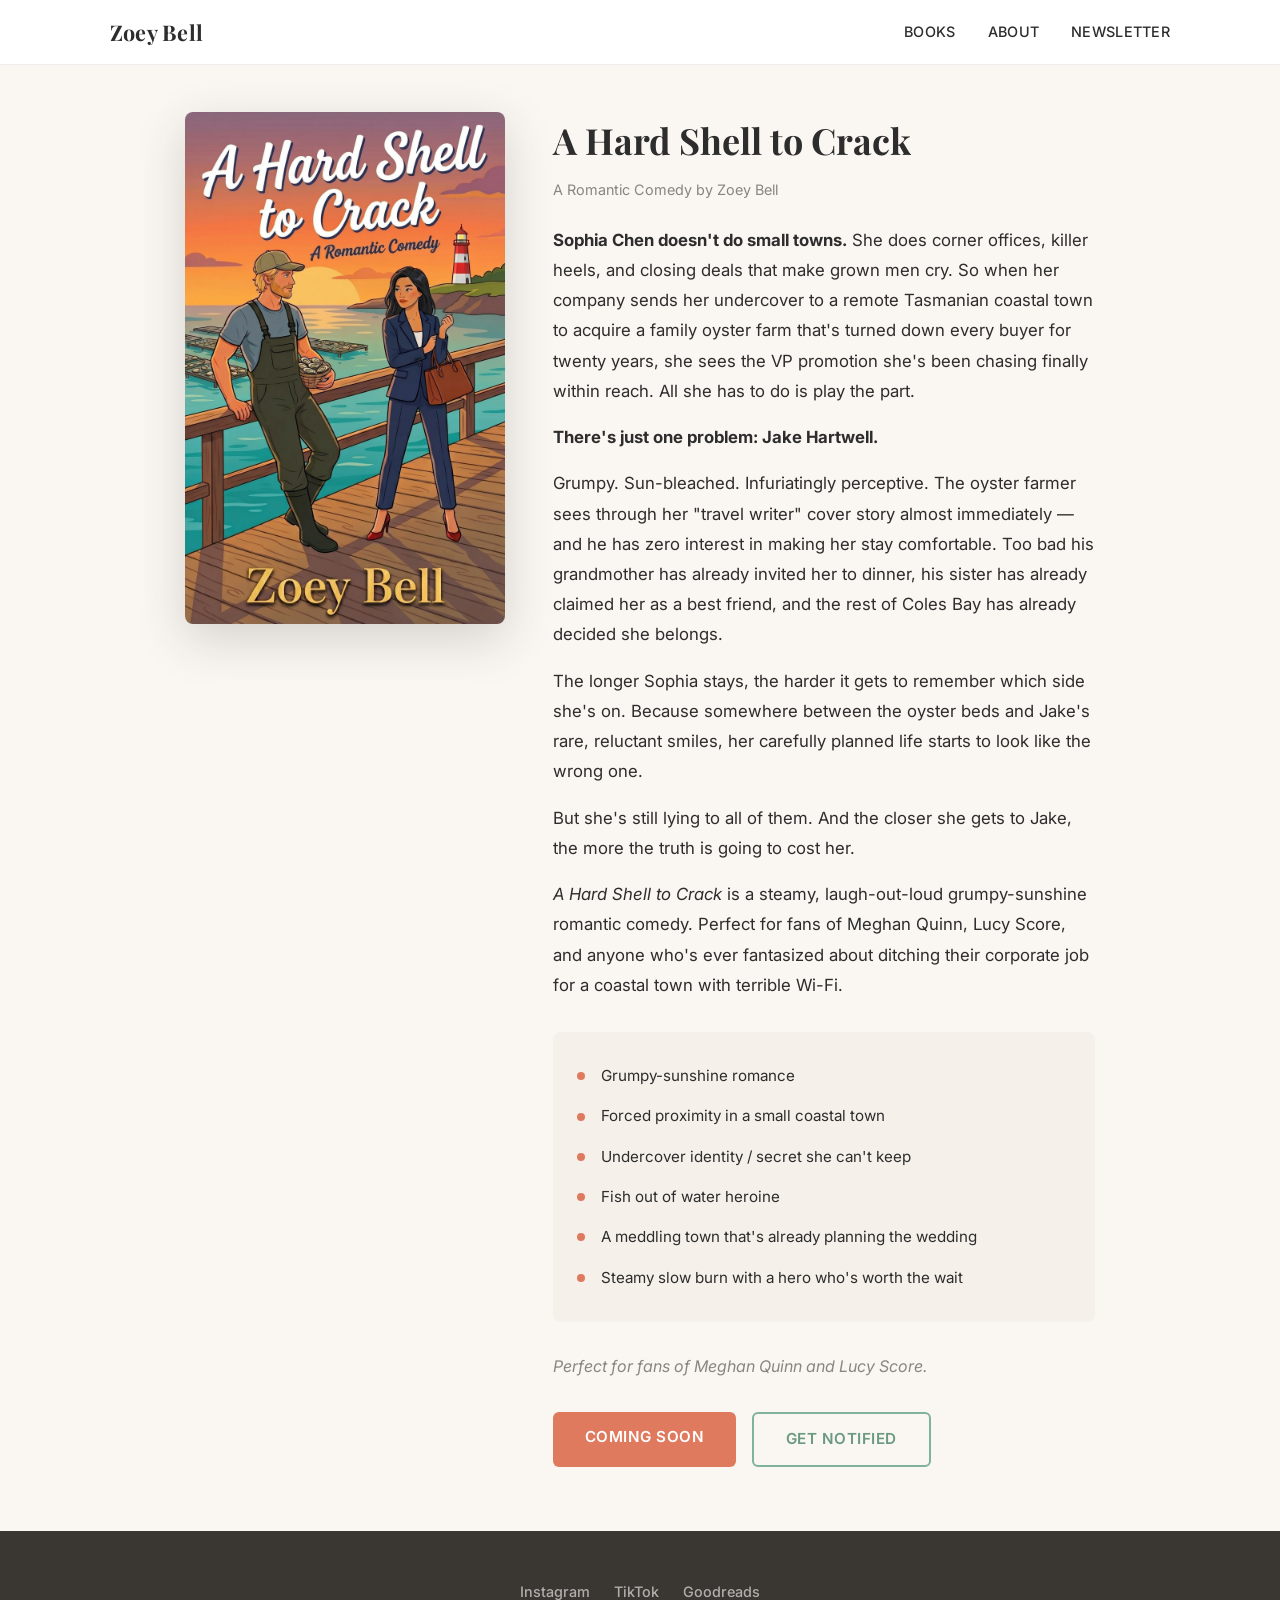
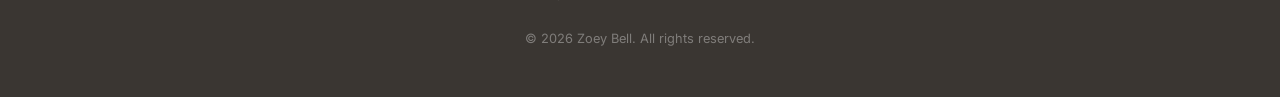
==== books/a-hard-shell-to-crack/index.html @ 7d214efe "Zoey Bell author website - A Hard Shell to Crack" ====
<!DOCTYPE html>
<html lang="en">
<head>
  <meta charset="UTF-8">
  <meta name="viewport" content="width=device-width, initial-scale=1.0">
  <title>A Hard Shell to Crack | Zoey Bell</title>
  <meta name="description" content="A sharp, funny, swoony romantic comedy about a woman who crosses an ocean to take something and discovers what she's been missing instead. By Zoey Bell.">
  <meta property="og:title" content="A Hard Shell to Crack by Zoey Bell">
  <meta property="og:description" content="A city girl with a secret. A grumpy oyster farmer who sees right through her. A steamy, laugh-out-loud romantic comedy by Zoey Bell.">
  <meta property="og:image" content="../../images/book-cover.jpg">
  <meta property="og:type" content="book">
  <link rel="preconnect" href="https://fonts.googleapis.com">
  <link rel="preconnect" href="https://fonts.gstatic.com" crossorigin>
  <link href="https://fonts.googleapis.com/css2?family=Inter:wght@400;500;600&family=Playfair+Display:ital,wght@0,700;1,400&display=swap" rel="stylesheet">
  <link rel="stylesheet" href="../../css/style.css">
</head>
<body>

  <!-- Navigation -->
  <nav class="nav">
    <div class="container nav-inner">
      <a href="../../index.html" class="nav-logo">Zoey Bell</a>
      <button class="nav-toggle" aria-label="Toggle menu">
        <span></span>
        <span></span>
        <span></span>
      </button>
      <ul class="nav-links">
        <li><a href="../../index.html#books">Books</a></li>
        <li><a href="../../index.html#about">About</a></li>
        <li><a href="../../index.html#newsletter">Newsletter</a></li>
      </ul>
    </div>
  </nav>

  <!-- Book Detail -->
  <section class="book-detail">
    <div class="container book-detail-inner">
      <div class="book-detail-cover">
        <picture>
          <source srcset="../../images/book-cover.webp" type="image/webp">
          <img src="../../images/book-cover.jpg" alt="A Hard Shell to Crack by Zoey Bell - book cover" width="320" height="512">
        </picture>
      </div>
      <div class="book-detail-info">
        <h1>A Hard Shell to Crack</h1>
        <p class="book-meta">A Romantic Comedy by Zoey Bell</p>

        <div class="book-description">
          <p><strong>Sophia Chen doesn't do small towns.</strong> She does corner offices, killer heels, and closing deals that make grown men cry. So when her company sends her undercover to a remote Tasmanian coastal town to acquire a family oyster farm that's turned down every buyer for twenty years, she sees the VP promotion she's been chasing finally within reach. All she has to do is play the part.</p>

          <p><strong>There's just one problem: Jake Hartwell.</strong></p>

          <p>Grumpy. Sun-bleached. Infuriatingly perceptive. The oyster farmer sees through her "travel writer" cover story almost immediately &mdash; and he has zero interest in making her stay comfortable. Too bad his grandmother has already invited her to dinner, his sister has already claimed her as a best friend, and the rest of Coles Bay has already decided she belongs.</p>

          <p>The longer Sophia stays, the harder it gets to remember which side she's on. Because somewhere between the oyster beds and Jake's rare, reluctant smiles, her carefully planned life starts to look like the wrong one.</p>

          <p>But she's still lying to all of them. And the closer she gets to Jake, the more the truth is going to cost her.</p>

          <p><em>A Hard Shell to Crack</em> is a steamy, laugh-out-loud grumpy-sunshine romantic comedy. Perfect for fans of Meghan Quinn, Lucy Score, and anyone who's ever fantasized about ditching their corporate job for a coastal town with terrible Wi-Fi.</p>
        </div>

        <ul class="book-detail-features">
          <li>Grumpy-sunshine romance</li>
          <li>Forced proximity in a small coastal town</li>
          <li>Undercover identity / secret she can't keep</li>
          <li>Fish out of water heroine</li>
          <li>A meddling town that's already planning the wedding</li>
          <li>Steamy slow burn with a hero who's worth the wait</li>
        </ul>

        <p class="book-comps">Perfect for fans of Meghan Quinn and Lucy Score.</p>

        <div class="buy-links">
          <a href="#" class="btn btn-primary">Coming Soon</a>
          <a href="../../index.html#newsletter" class="btn btn-outline">Get Notified</a>
        </div>
      </div>
    </div>
  </section>

  <!-- Footer -->
  <footer class="footer">
    <div class="container">
      <ul class="footer-socials">
        <li><a href="#" aria-label="Instagram">Instagram</a></li>
        <li><a href="#" aria-label="TikTok">TikTok</a></li>
        <li><a href="#" aria-label="Goodreads">Goodreads</a></li>
      </ul>
      <p class="footer-copy">&copy; 2026 Zoey Bell. All rights reserved.</p>
    </div>
  </footer>

  <script src="../../js/main.js"></script>
</body>
</html>
---- css/style.css ----
:root {
  --coral: #E07A5F;
  --coral-hover: #c96a51;
  --sage: #81B29A;
  --sage-dark: #6a9a82;
  --linen: #FAF6F1;
  --charcoal: #2D2D2D;
  --gold: #F2CC8F;
  --gold-dark: #d4b37a;
  --white: #ffffff;
  --gray-light: #f5f0ea;
  --gray-mid: #8a8580;
  --font-heading: 'Playfair Display', Georgia, serif;
  --font-body: 'Inter', -apple-system, BlinkMacSystemFont, sans-serif;
}

*,
*::before,
*::after {
  margin: 0;
  padding: 0;
  box-sizing: border-box;
}

html {
  scroll-behavior: smooth;
  font-size: 16px;
}

body {
  font-family: var(--font-body);
  color: var(--charcoal);
  background: var(--linen);
  line-height: 1.6;
  -webkit-font-smoothing: antialiased;
}

img {
  max-width: 100%;
  height: auto;
  display: block;
}

a {
  color: var(--sage-dark);
  text-decoration: none;
  transition: color 0.2s;
}

a:hover {
  color: var(--coral);
}

.container {
  width: 100%;
  max-width: 1100px;
  margin: 0 auto;
  padding: 0 1.25rem;
}

/* ---- NAV ---- */

.nav {
  position: fixed;
  top: 0;
  left: 0;
  right: 0;
  z-index: 100;
  background: var(--white);
  border-bottom: 1px solid rgba(45, 45, 45, 0.08);
  transition: box-shadow 0.3s;
}

.nav.scrolled {
  box-shadow: 0 2px 20px rgba(45, 45, 45, 0.08);
}

.nav-inner {
  display: flex;
  align-items: center;
  justify-content: space-between;
  height: 64px;
}

.nav-logo {
  font-family: var(--font-heading);
  font-size: 1.35rem;
  font-weight: 700;
  color: var(--charcoal);
  letter-spacing: 0.01em;
}

.nav-logo:hover {
  color: var(--coral);
}

.nav-links {
  display: flex;
  gap: 2rem;
  list-style: none;
  align-items: center;
}

.nav-links a {
  color: var(--charcoal);
  font-size: 0.9rem;
  font-weight: 500;
  letter-spacing: 0.02em;
  text-transform: uppercase;
  position: relative;
  padding: 0.25rem 0;
}

.nav-links a::after {
  content: '';
  position: absolute;
  bottom: -2px;
  left: 0;
  width: 0;
  height: 2px;
  background: var(--coral);
  transition: width 0.25s;
}

.nav-links a:hover::after {
  width: 100%;
}

.nav-toggle {
  display: none;
  background: none;
  border: none;
  cursor: pointer;
  padding: 0.5rem;
}

.nav-toggle span {
  display: block;
  width: 22px;
  height: 2px;
  background: var(--charcoal);
  margin: 5px 0;
  transition: transform 0.3s, opacity 0.3s;
}

.nav-toggle.active span:nth-child(1) {
  transform: rotate(45deg) translate(5px, 5px);
}

.nav-toggle.active span:nth-child(2) {
  opacity: 0;
}

.nav-toggle.active span:nth-child(3) {
  transform: rotate(-45deg) translate(5px, -5px);
}

/* ---- HERO ---- */

.hero {
  padding: 7rem 0 4rem;
  background: linear-gradient(180deg, var(--white) 0%, var(--linen) 100%);
  min-height: 85vh;
  display: flex;
  align-items: center;
}

.hero-inner {
  display: grid;
  grid-template-columns: 1fr 1fr;
  gap: 3rem;
  align-items: center;
}

.hero-cover {
  display: flex;
  justify-content: center;
}

.hero-cover img {
  width: 100%;
  max-width: 360px;
  border-radius: 8px;
  box-shadow: 0 20px 60px rgba(45, 45, 45, 0.2), 0 8px 20px rgba(45, 45, 45, 0.1);
}

.hero-text {
  max-width: 480px;
}

.hero-subtitle {
  font-family: var(--font-body);
  font-size: 0.85rem;
  font-weight: 600;
  text-transform: uppercase;
  letter-spacing: 0.15em;
  color: var(--coral);
  margin-bottom: 0.75rem;
}

.hero-title {
  font-family: var(--font-heading);
  font-size: 2.75rem;
  font-weight: 700;
  line-height: 1.15;
  color: var(--charcoal);
  margin-bottom: 1rem;
}

.hero-tagline {
  font-family: var(--font-body);
  font-size: 1.1rem;
  font-weight: 500;
  color: #4a4540;
  margin-bottom: 1.5rem;
  line-height: 1.7;
}

.hero-blurb {
  font-size: 1.05rem;
  color: var(--charcoal);
  opacity: 0.85;
  margin-bottom: 2rem;
  line-height: 1.7;
}

.btn {
  display: inline-block;
  padding: 0.85rem 2rem;
  border-radius: 6px;
  font-size: 0.95rem;
  font-weight: 600;
  letter-spacing: 0.03em;
  text-transform: uppercase;
  transition: background 0.2s, transform 0.15s;
  cursor: pointer;
  border: none;
}

.btn:hover {
  transform: translateY(-1px);
}

.btn-primary {
  background: var(--coral);
  color: var(--white);
}

.btn-primary:hover {
  background: var(--coral-hover);
  color: var(--white);
}

.btn-outline {
  background: transparent;
  color: var(--sage-dark);
  border: 2px solid var(--sage);
}

.btn-outline:hover {
  background: var(--sage);
  color: var(--white);
}

.hero-buttons {
  display: flex;
  gap: 1rem;
  flex-wrap: wrap;
}

/* ---- SECTIONS ---- */

section {
  padding: 5rem 0;
}

.section-heading {
  font-family: var(--font-heading);
  font-size: 2rem;
  font-weight: 700;
  text-align: center;
  margin-bottom: 0.5rem;
  color: var(--charcoal);
}

.section-rule {
  width: 60px;
  height: 3px;
  background: var(--coral);
  margin: 0 auto 2.5rem;
  border: none;
}

/* ---- ABOUT THE BOOK ---- */

.about-book {
  background: var(--white);
}

.about-book-inner {
  max-width: 700px;
  margin: 0 auto;
  text-align: center;
}

.about-book-inner p {
  text-align: justify;
}

.about-book-inner p {
  font-size: 1.1rem;
  line-height: 1.8;
  margin-bottom: 2rem;
  color: var(--charcoal);
  opacity: 0.9;
}

.features {
  list-style: none;
  text-align: left;
  max-width: 520px;
  margin: 0 auto;
}

.features li {
  padding: 0.6rem 0;
  padding-left: 1.5rem;
  position: relative;
  font-size: 0.95rem;
  color: var(--charcoal);
  opacity: 0.85;
}

.features li::before {
  content: '';
  position: absolute;
  left: 0;
  top: 50%;
  transform: translateY(-50%);
  width: 8px;
  height: 8px;
  background: var(--coral);
  border-radius: 50%;
}

.about-book .btn {
  margin-top: 1rem;
}

/* ---- ABOUT THE AUTHOR ---- */

.about-author {
  background: var(--linen);
}

.about-author-inner {
  display: grid;
  grid-template-columns: 200px 1fr;
  gap: 3rem;
  align-items: center;
  max-width: 750px;
  margin: 0 auto;
}

.author-photo {
  width: 200px;
  height: 200px;
  border-radius: 50%;
  object-fit: cover;
  border: 4px solid var(--white);
  box-shadow: 0 4px 20px rgba(45, 45, 45, 0.1);
  background: var(--coral);
  display: flex;
  align-items: center;
  justify-content: center;
  color: var(--white);
  font-family: var(--font-heading);
  font-size: 3.5rem;
  font-weight: 700;
  letter-spacing: 0.05em;
}

.about-author-text p {
  font-size: 1.05rem;
  line-height: 1.8;
  margin-bottom: 1rem;
  color: var(--charcoal);
  opacity: 0.9;
}

/* ---- NEWSLETTER ---- */

.newsletter {
  background: var(--charcoal);
  color: var(--white);
  text-align: center;
}

.newsletter .section-heading {
  color: var(--white);
}

.newsletter .section-rule {
  background: var(--coral);
}

.newsletter-text {
  font-size: 1.05rem;
  opacity: 0.9;
  max-width: 500px;
  margin: 0 auto 2rem;
  line-height: 1.7;
}

.newsletter-form {
  max-width: 440px;
  margin: 0 auto;
  display: flex;
  gap: 0.75rem;
}

.newsletter-form input[type="email"] {
  flex: 1;
  padding: 0.85rem 1.2rem;
  border: 2px solid rgba(255, 255, 255, 0.3);
  border-radius: 6px;
  background: rgba(255, 255, 255, 0.1);
  color: var(--white);
  font-size: 0.95rem;
  font-family: var(--font-body);
  outline: none;
  transition: border-color 0.2s;
}

.newsletter-form input[type="email"]::placeholder {
  color: rgba(255, 255, 255, 0.6);
}

.newsletter-form input[type="email"]:focus {
  border-color: var(--gold);
}

.newsletter-form .btn {
  background: var(--coral);
  color: var(--white);
  white-space: nowrap;
}

.newsletter-form .btn:hover {
  background: var(--coral-hover);
}

.newsletter-note {
  font-size: 0.8rem;
  opacity: 0.6;
  margin-top: 1rem;
}

/* ---- FOOTER ---- */

.footer {
  background: #3a3632;
  color: rgba(255, 255, 255, 0.7);
  padding: 3rem 0;
  text-align: center;
}

.footer-socials {
  display: flex;
  gap: 1.5rem;
  justify-content: center;
  margin-bottom: 1.5rem;
  list-style: none;
}

.footer-socials a {
  color: rgba(255, 255, 255, 0.6);
  font-size: 0.9rem;
  font-weight: 500;
  transition: color 0.2s;
}

.footer-socials a:hover {
  color: var(--coral);
}

.footer-socials svg {
  width: 24px;
  height: 24px;
  fill: currentColor;
}

.footer-copy {
  font-size: 0.8rem;
  opacity: 0.5;
}

/* ---- BOOK DETAIL PAGE ---- */

.book-detail {
  padding: 7rem 0 4rem;
}

.book-detail-inner {
  display: grid;
  grid-template-columns: 320px 1fr;
  gap: 3rem;
  align-items: start;
  max-width: 950px;
  margin: 0 auto;
}

.book-detail-cover img {
  width: 100%;
  border-radius: 8px;
  box-shadow: 0 15px 50px rgba(45, 45, 45, 0.18);
}

.book-detail-info {
  text-align: left;
}

.book-detail-info h1 {
  font-family: var(--font-heading);
  font-size: 2.25rem;
  margin-bottom: 0.5rem;
}

.book-detail-info .book-meta {
  font-size: 0.9rem;
  color: var(--gray-mid);
  margin-bottom: 1.5rem;
}

.book-detail-info .book-description {
  font-size: 1.05rem;
  line-height: 1.8;
  margin-bottom: 2rem;
}

.book-detail-info .book-description p {
  margin-bottom: 1rem;
}

.book-detail-features {
  list-style: none;
  margin: 2rem 0;
  padding: 1.5rem;
  background: var(--gray-light);
  border-radius: 8px;
}

.book-detail-features li {
  padding: 0.5rem 0 0.5rem 1.5rem;
  position: relative;
  font-size: 0.95rem;
}

.book-detail-features li::before {
  content: '';
  position: absolute;
  left: 0;
  top: 50%;
  transform: translateY(-50%);
  width: 8px;
  height: 8px;
  background: var(--coral);
  border-radius: 50%;
}

.book-comps {
  font-style: italic;
  color: var(--gray-mid);
  margin-top: 1.5rem;
  font-size: 1rem;
}

.buy-links {
  display: flex;
  gap: 1rem;
  margin-top: 2rem;
  flex-wrap: wrap;
}

/* ---- MOBILE ---- */

@media (max-width: 768px) {
  .nav-toggle {
    display: block;
  }

  .nav-links {
    display: none;
    position: absolute;
    top: 64px;
    left: 0;
    right: 0;
    background: var(--white);
    flex-direction: column;
    padding: 1.5rem;
    gap: 0;
    border-bottom: 1px solid rgba(45, 45, 45, 0.08);
    box-shadow: 0 10px 30px rgba(45, 45, 45, 0.08);
  }

  .nav-links.open {
    display: flex;
  }

  .nav-links li {
    border-bottom: 1px solid rgba(45, 45, 45, 0.05);
  }

  .nav-links li:last-child {
    border-bottom: none;
  }

  .nav-links a {
    display: block;
    padding: 0.85rem 0;
    font-size: 1rem;
  }

  .hero {
    padding: 6rem 0 3rem;
    min-height: auto;
  }

  .hero-inner {
    grid-template-columns: 1fr;
    text-align: center;
  }

  .hero-cover {
    order: -1;
  }

  .hero-cover img {
    max-width: 260px;
  }

  .hero-title {
    font-size: 2rem;
  }

  .hero-tagline {
    font-size: 1.05rem;
  }

  .hero-buttons {
    justify-content: center;
  }

  section {
    padding: 3.5rem 0;
  }

  .section-heading {
    font-size: 1.6rem;
  }

  .about-author-inner {
    grid-template-columns: 1fr;
    text-align: center;
  }

  .author-photo {
    margin: 0 auto;
    width: 160px;
    height: 160px;
  }

  .newsletter-form {
    flex-direction: column;
  }

  .book-detail-inner {
    grid-template-columns: 1fr;
  }

  .book-detail-cover {
    display: flex;
    justify-content: center;
  }

  .book-detail-cover img {
    max-width: 280px;
  }

  .book-detail-info h1 {
    font-size: 1.75rem;
  }

  .buy-links {
    justify-content: center;
  }
}

@media (max-width: 480px) {
  html {
    font-size: 15px;
  }

  .hero-cover img {
    max-width: 220px;
  }

  .hero-title {
    font-size: 1.75rem;
  }
}
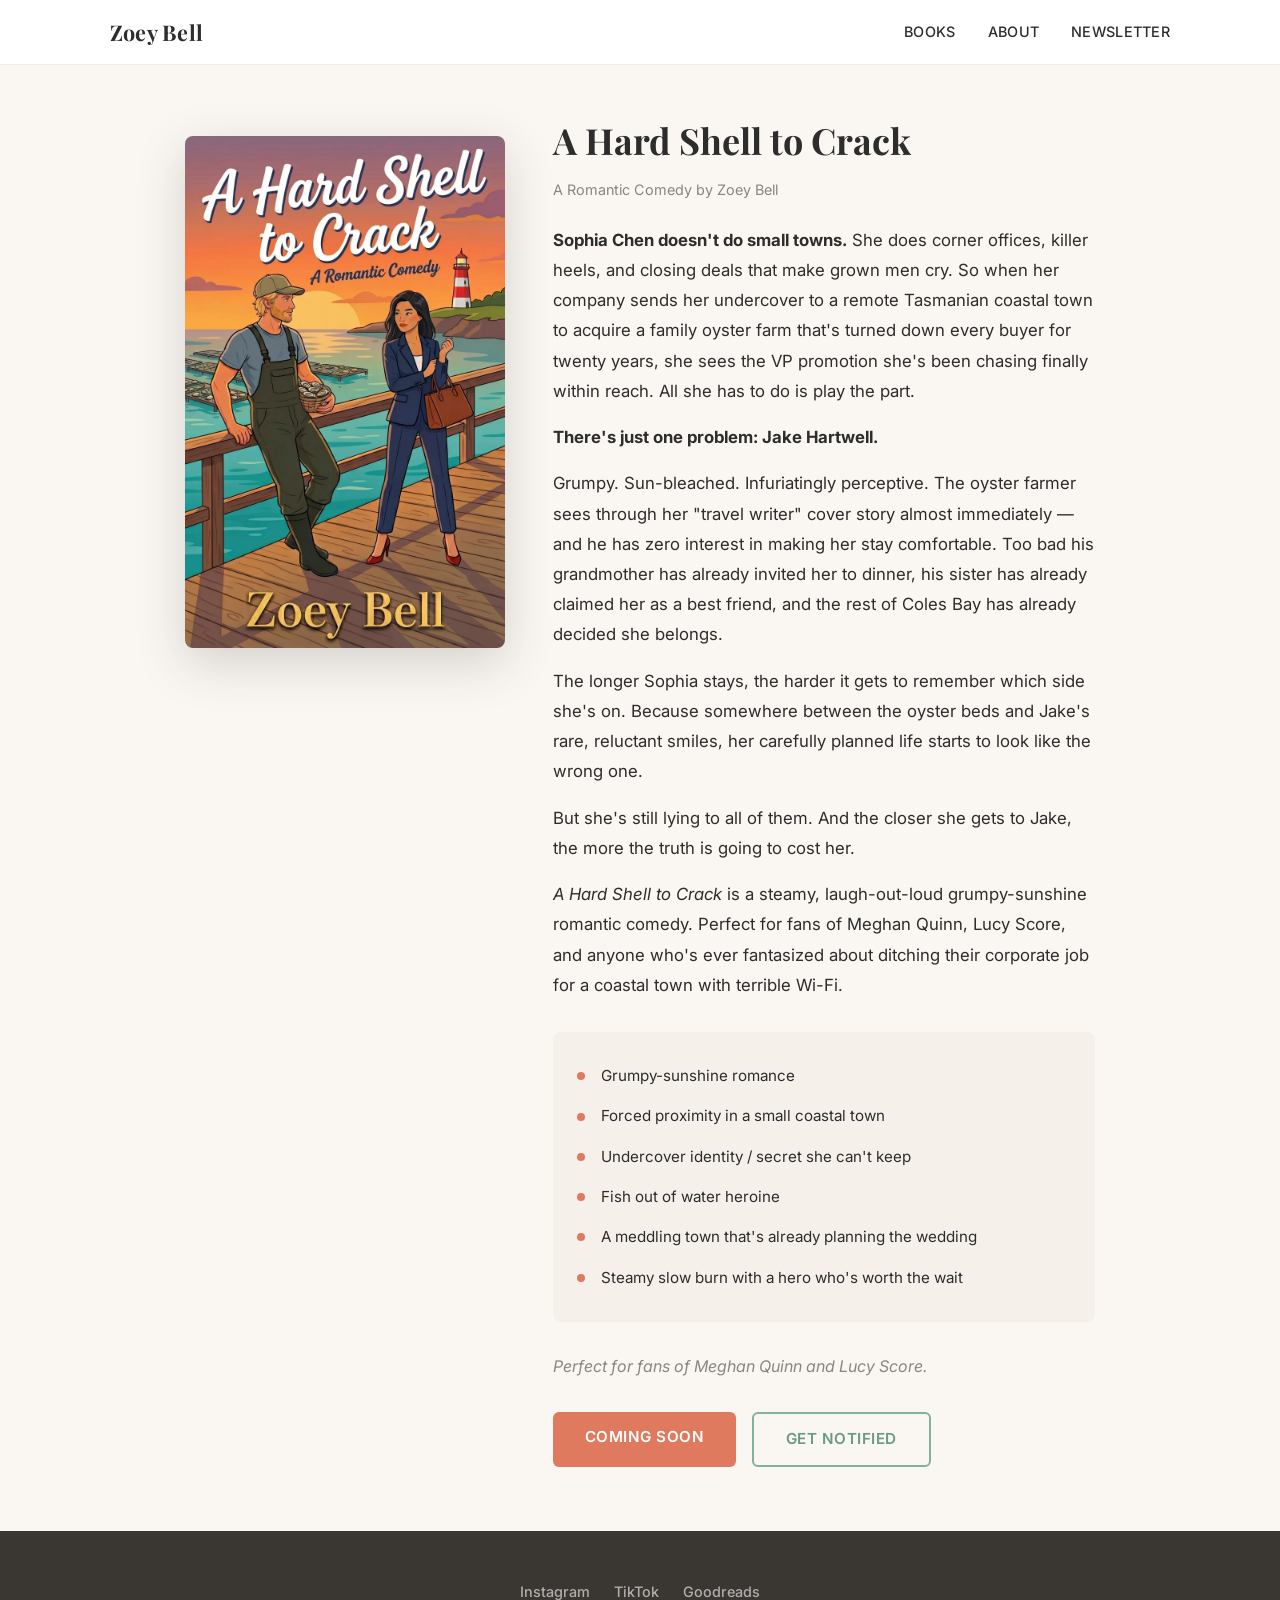
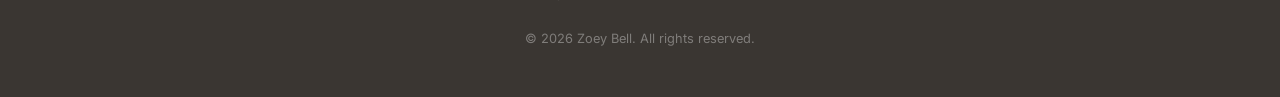
==== commit 6de98938: "Clean all index.html from nav links on book page" ====
--- a/books/a-hard-shell-to-crack/index.html
+++ b/books/a-hard-shell-to-crack/index.html
@@ -4,11 +4,17 @@
   <meta charset="UTF-8">
   <meta name="viewport" content="width=device-width, initial-scale=1.0">
   <title>A Hard Shell to Crack | Zoey Bell</title>
-  <meta name="description" content="A sharp, funny, swoony romantic comedy about a woman who crosses an ocean to take something and discovers what she's been missing instead. By Zoey Bell.">
+  <meta name="description" content="A Hard Shell to Crack — a steamy, laugh-out-loud grumpy-sunshine romantic comedy set on the Tasmanian coast. By Zoey Bell.">
   <meta property="og:title" content="A Hard Shell to Crack by Zoey Bell">
   <meta property="og:description" content="A city girl with a secret. A grumpy oyster farmer who sees right through her. A steamy, laugh-out-loud romantic comedy by Zoey Bell.">
-  <meta property="og:image" content="../../images/book-cover.jpg">
+  <meta property="og:image" content="https://booksbyzoey.com/images/book-cover.jpg">
+  <meta property="og:url" content="https://booksbyzoey.com/books/a-hard-shell-to-crack/">
   <meta property="og:type" content="book">
+  <meta property="og:site_name" content="Zoey Bell">
+  <meta name="twitter:card" content="summary_large_image">
+  <meta name="twitter:title" content="A Hard Shell to Crack by Zoey Bell">
+  <meta name="twitter:description" content="A city girl with a secret. A grumpy oyster farmer who sees right through her. A steamy, laugh-out-loud romantic comedy.">
+  <meta name="twitter:image" content="https://booksbyzoey.com/images/book-cover.jpg">
   <link rel="preconnect" href="https://fonts.googleapis.com">
   <link rel="preconnect" href="https://fonts.gstatic.com" crossorigin>
   <link href="https://fonts.googleapis.com/css2?family=Inter:wght@400;500;600&family=Playfair+Display:ital,wght@0,700;1,400&display=swap" rel="stylesheet">
@@ -19,16 +25,16 @@
   <!-- Navigation -->
   <nav class="nav">
     <div class="container nav-inner">
-      <a href="../../index.html" class="nav-logo">Zoey Bell</a>
+      <a href="/" class="nav-logo">Zoey Bell</a>
       <button class="nav-toggle" aria-label="Toggle menu">
         <span></span>
         <span></span>
         <span></span>
       </button>
       <ul class="nav-links">
-        <li><a href="../../index.html#books">Books</a></li>
-        <li><a href="../../index.html#about">About</a></li>
-        <li><a href="../../index.html#newsletter">Newsletter</a></li>
+        <li><a href="/#books">Books</a></li>
+        <li><a href="/#about">About</a></li>
+        <li><a href="/#newsletter">Newsletter</a></li>
       </ul>
     </div>
   </nav>
@@ -73,7 +79,7 @@
 
         <div class="buy-links">
           <a href="#" class="btn btn-primary">Coming Soon</a>
-          <a href="../../index.html#newsletter" class="btn btn-outline">Get Notified</a>
+          <a href="/#newsletter" class="btn btn-outline">Get Notified</a>
         </div>
       </div>
     </div>
--- a/css/style.css
+++ b/css/style.css
@@ -510,6 +510,12 @@
   margin: 0 auto;
 }
 
+.book-detail-cover {
+  position: sticky;
+  top: 84px;
+  padding-top: 1.5rem;
+}
+
 .book-detail-cover img {
   width: 100%;
   border-radius: 8px;
@@ -681,6 +687,8 @@
   .book-detail-cover {
     display: flex;
     justify-content: center;
+    position: static;
+    padding-top: 0;
   }
 
   .book-detail-cover img {
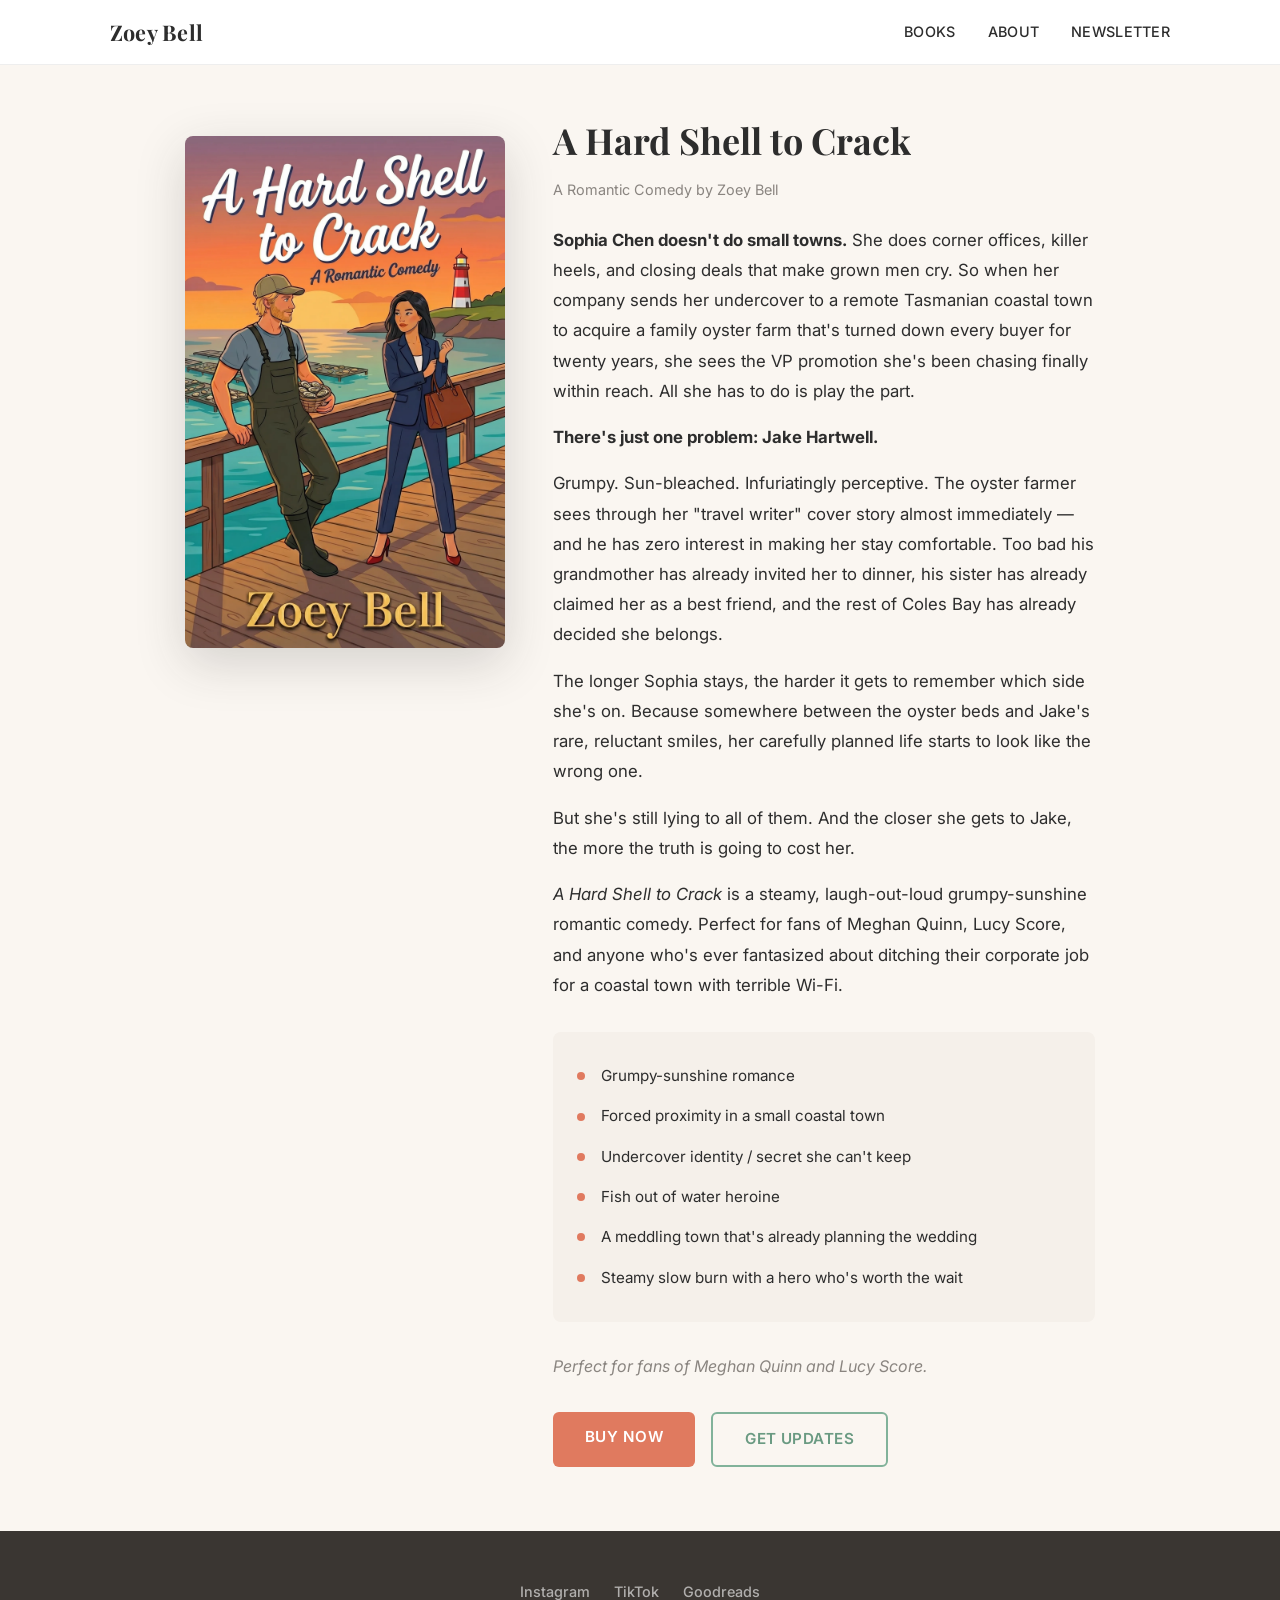
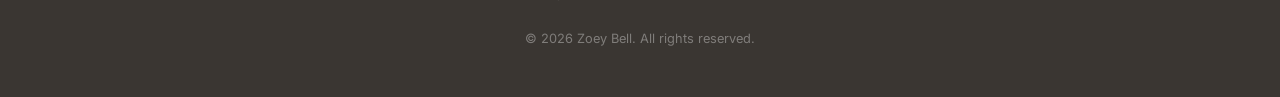
==== commit ca136ab5: "Add Buy Now buttons linking to Amazon listing Replace Coming Soon / Learn More primary buttons with " ====
--- a/books/a-hard-shell-to-crack/index.html
+++ b/books/a-hard-shell-to-crack/index.html
@@ -78,8 +78,8 @@
         <p class="book-comps">Perfect for fans of Meghan Quinn and Lucy Score.</p>
 
         <div class="buy-links">
-          <a href="#" class="btn btn-primary">Coming Soon</a>
-          <a href="/#newsletter" class="btn btn-outline">Get Notified</a>
+          <a href="https://www.amazon.com/dp/B0H6F1C6MC" class="btn btn-primary">Buy Now</a>
+          <a href="/#newsletter" class="btn btn-outline">Get Updates</a>
         </div>
       </div>
     </div>
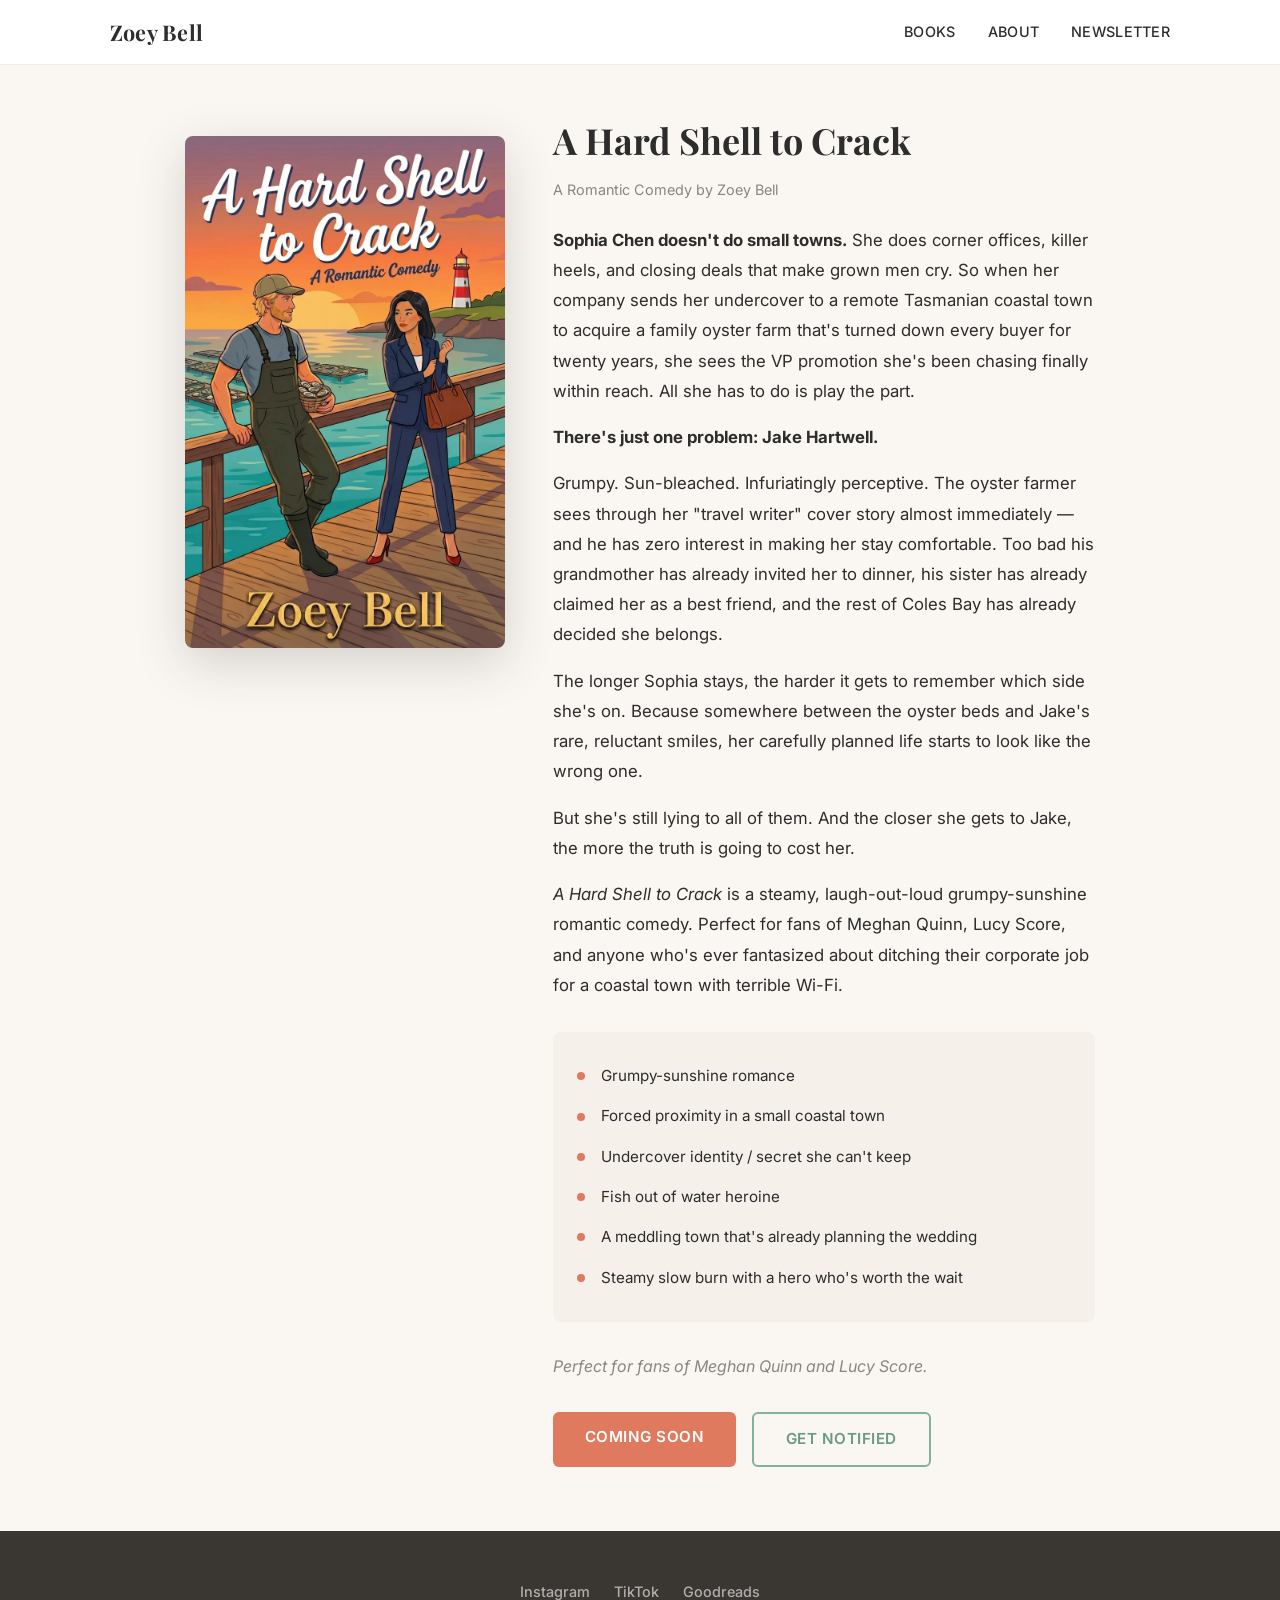
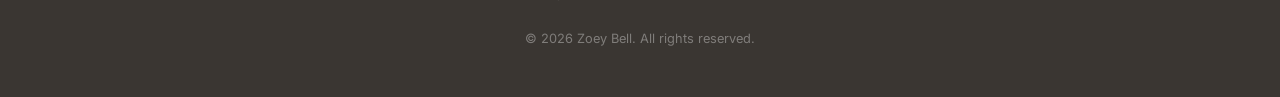
==== commit 92cb6bf4: "Restore hero and book detail buttons, keep Buy Now in #books only Hero: Learn More + Get Updates Abo" ====
--- a/books/a-hard-shell-to-crack/index.html
+++ b/books/a-hard-shell-to-crack/index.html
@@ -78,8 +78,8 @@
         <p class="book-comps">Perfect for fans of Meghan Quinn and Lucy Score.</p>
 
         <div class="buy-links">
-          <a href="https://www.amazon.com/dp/B0H6F1C6MC" class="btn btn-primary">Buy Now</a>
-          <a href="/#newsletter" class="btn btn-outline">Get Updates</a>
+          <a href="#" class="btn btn-primary">Coming Soon</a>
+          <a href="/#newsletter" class="btn btn-outline">Get Notified</a>
         </div>
       </div>
     </div>
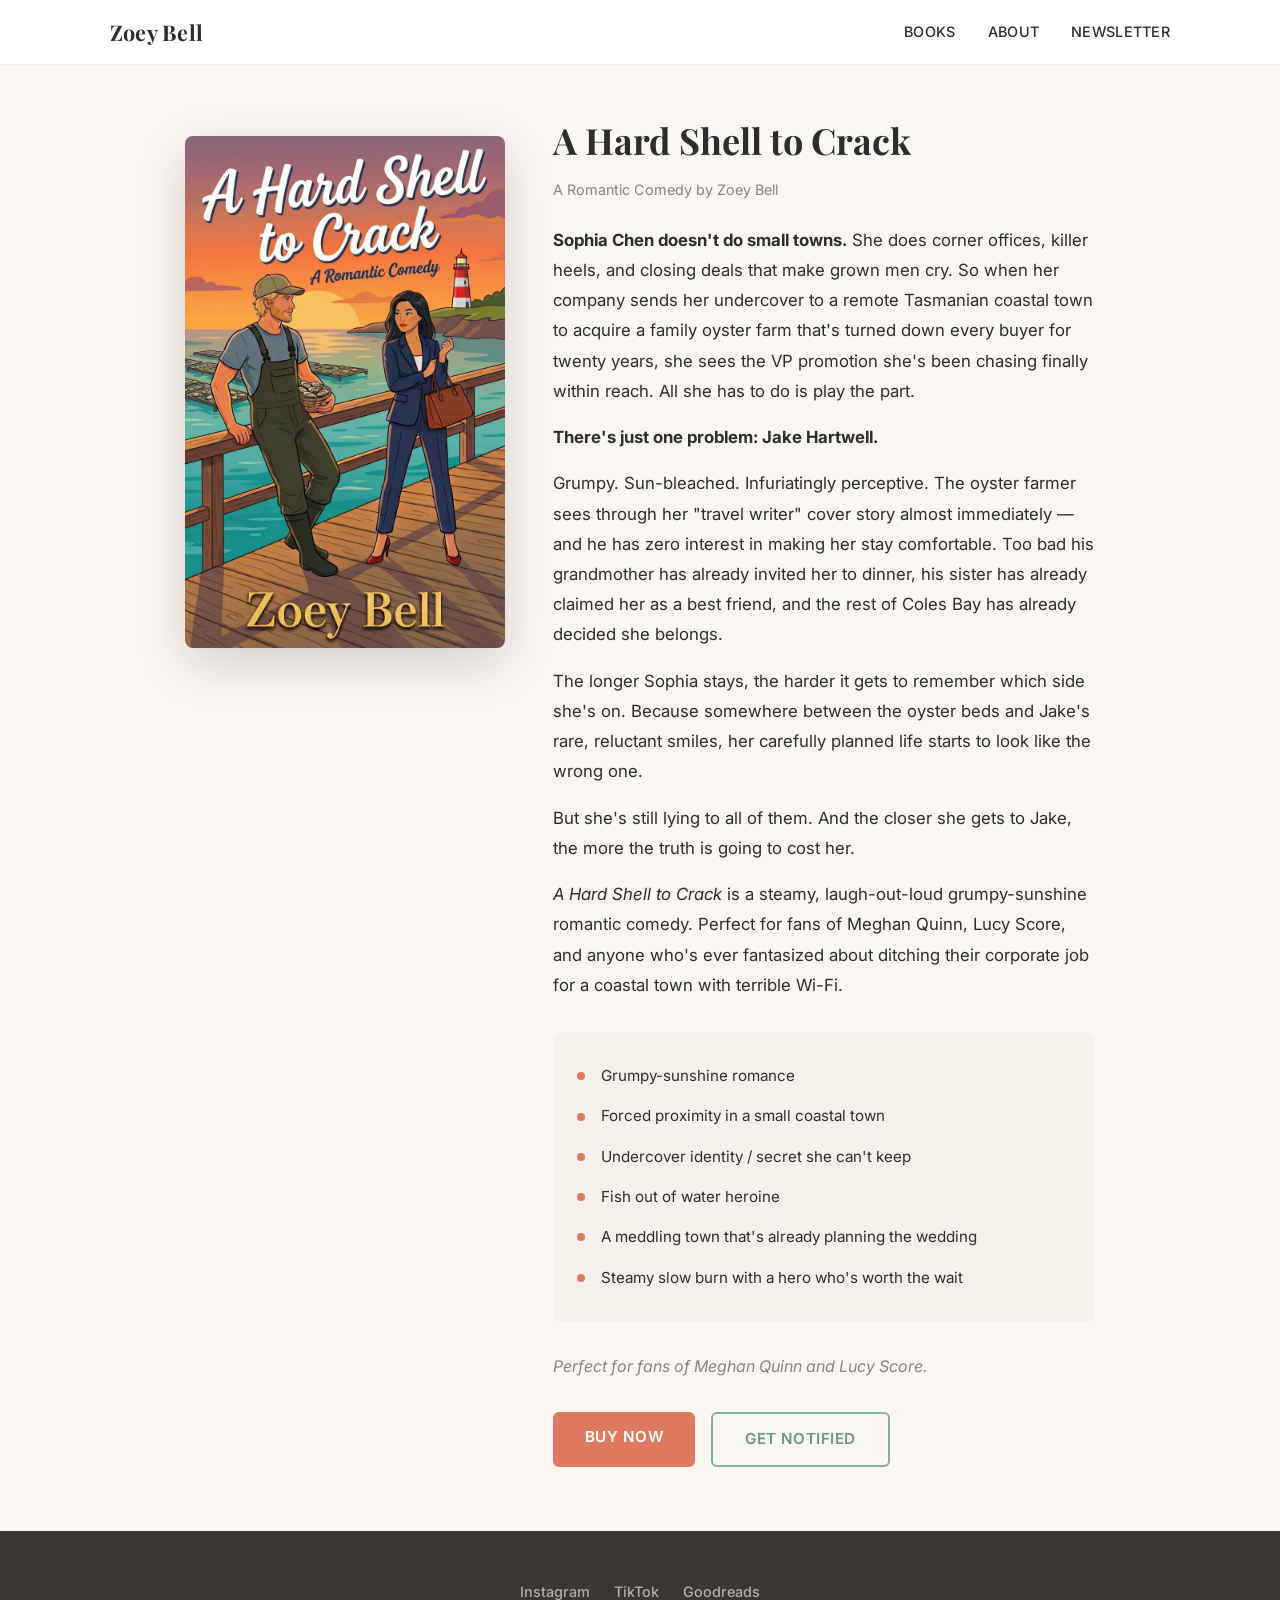
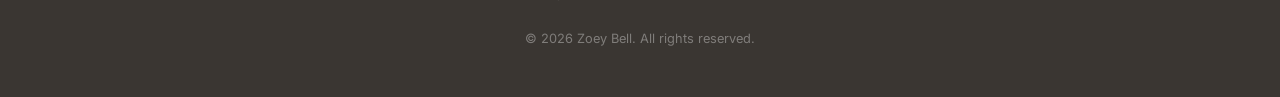
==== commit be986e7b: "Change Coming Soon to Buy Now on book detail page Co-Authored-By: Claude Opus 4.6 <noreply@anthropic" ====
--- a/books/a-hard-shell-to-crack/index.html
+++ b/books/a-hard-shell-to-crack/index.html
@@ -78,7 +78,7 @@
         <p class="book-comps">Perfect for fans of Meghan Quinn and Lucy Score.</p>
 
         <div class="buy-links">
-          <a href="#" class="btn btn-primary">Coming Soon</a>
+          <a href="https://www.amazon.com/dp/B0H6F1C6MC" class="btn btn-primary">Buy Now</a>
           <a href="/#newsletter" class="btn btn-outline">Get Notified</a>
         </div>
       </div>
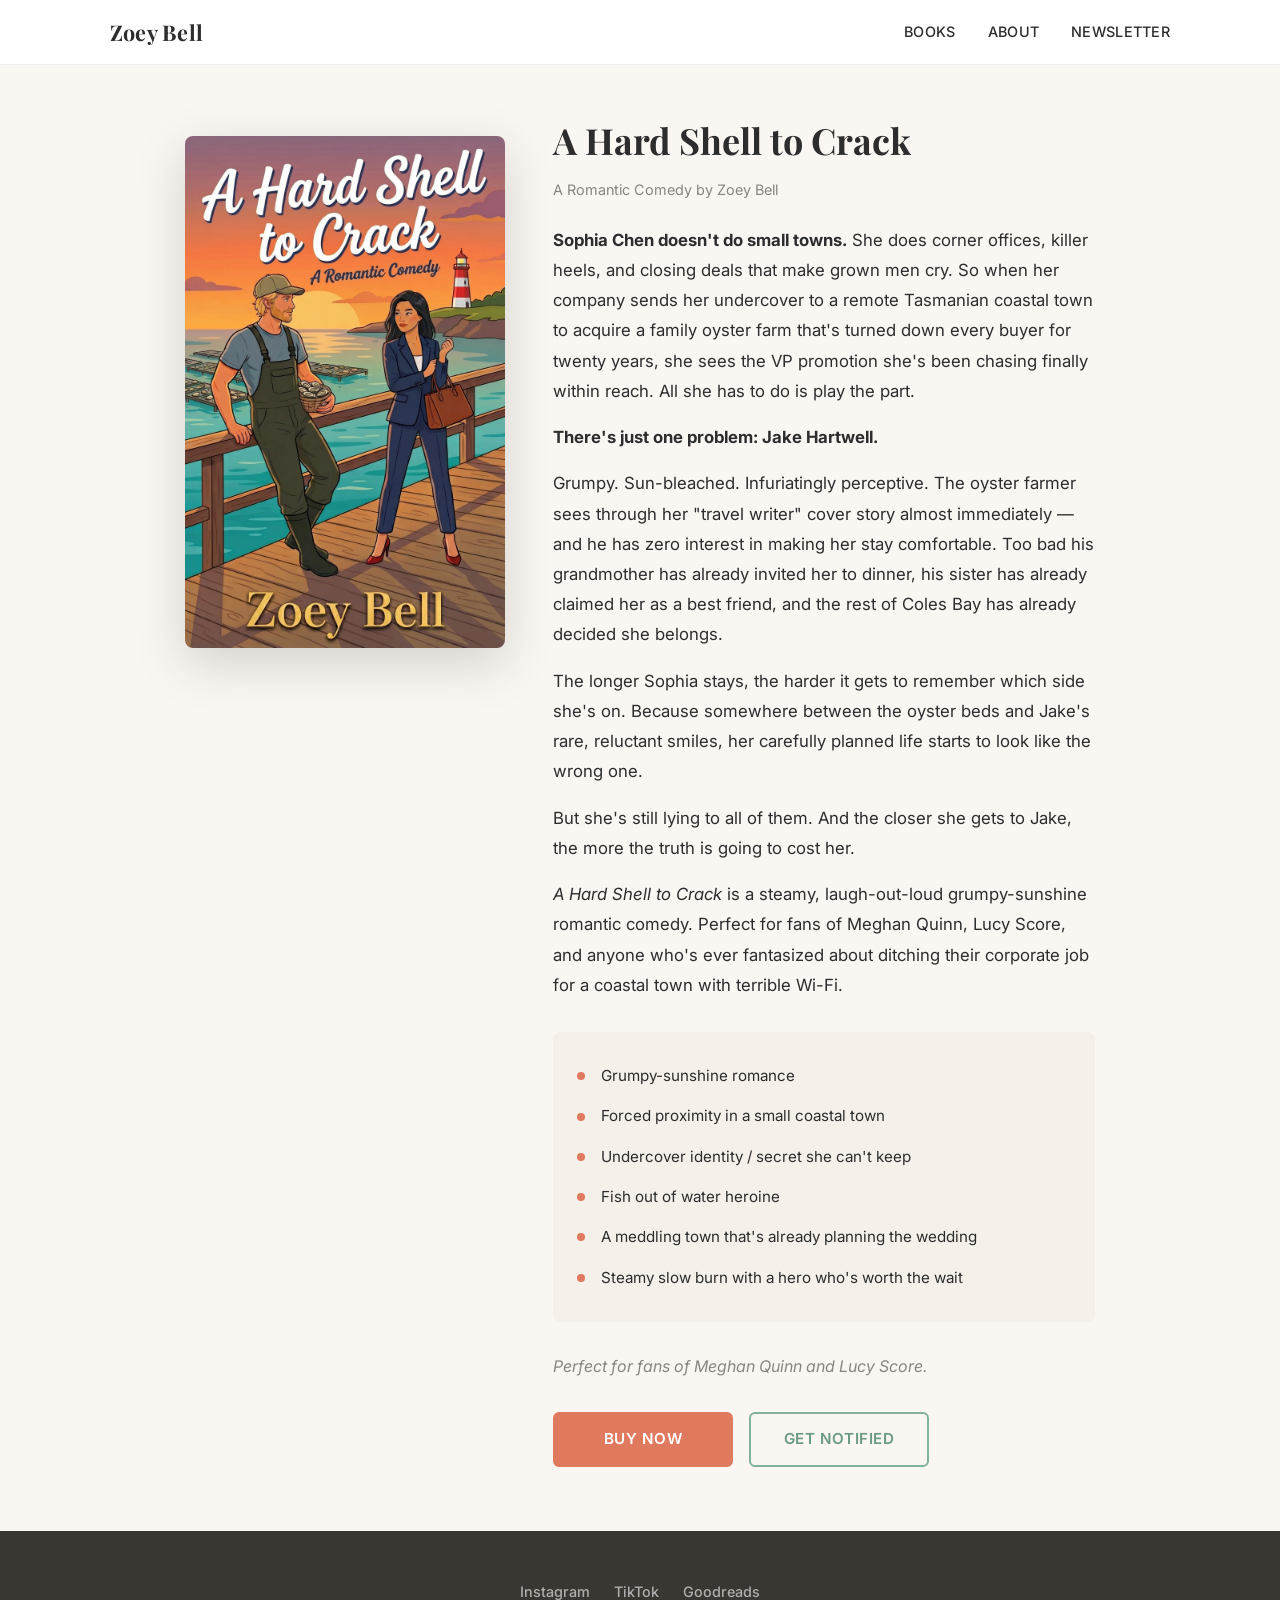
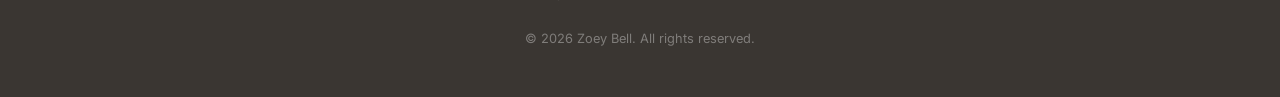
==== commit 71e6a78f: "Link Instagram (@booksbyzoey) in footer Co-Authored-By: Claude Fable 5 <noreply@anthropic.com>" ====
--- a/books/a-hard-shell-to-crack/index.html
+++ b/books/a-hard-shell-to-crack/index.html
@@ -89,7 +89,7 @@
   <footer class="footer">
     <div class="container">
       <ul class="footer-socials">
-        <li><a href="#" aria-label="Instagram">Instagram</a></li>
+        <li><a href="https://www.instagram.com/booksbyzoey/" target="_blank" rel="noopener" aria-label="Instagram">Instagram</a></li>
         <li><a href="#" aria-label="TikTok">TikTok</a></li>
         <li><a href="#" aria-label="Goodreads">Goodreads</a></li>
       </ul>
--- a/css/style.css
+++ b/css/style.css
@@ -244,11 +244,13 @@
 .btn-primary {
   background: var(--coral);
   color: var(--white);
+  border: 2px solid var(--coral);
 }
 
 .btn-primary:hover {
   background: var(--coral-hover);
   color: var(--white);
+  border-color: var(--coral-hover);
 }
 
 .btn-outline {
@@ -343,8 +345,18 @@
   border-radius: 50%;
 }
 
-.about-book .btn {
-  margin-top: 1rem;
+.about-book-buttons {
+  display: flex;
+  gap: 1rem;
+  justify-content: center;
+  margin-top: 3rem;
+}
+
+.hero-buttons .btn,
+.about-book-buttons .btn,
+.buy-links .btn {
+  min-width: 180px;
+  text-align: center;
 }
 
 /* ---- ABOUT THE AUTHOR ---- */
@@ -488,6 +500,20 @@
   width: 24px;
   height: 24px;
   fill: currentColor;
+}
+
+.footer-email {
+  margin-bottom: 1rem;
+  font-size: 0.9rem;
+}
+
+.footer-email a {
+  color: rgba(255, 255, 255, 0.7);
+  transition: color 0.2s;
+}
+
+.footer-email a:hover {
+  color: var(--coral);
 }
 
 .footer-copy {
